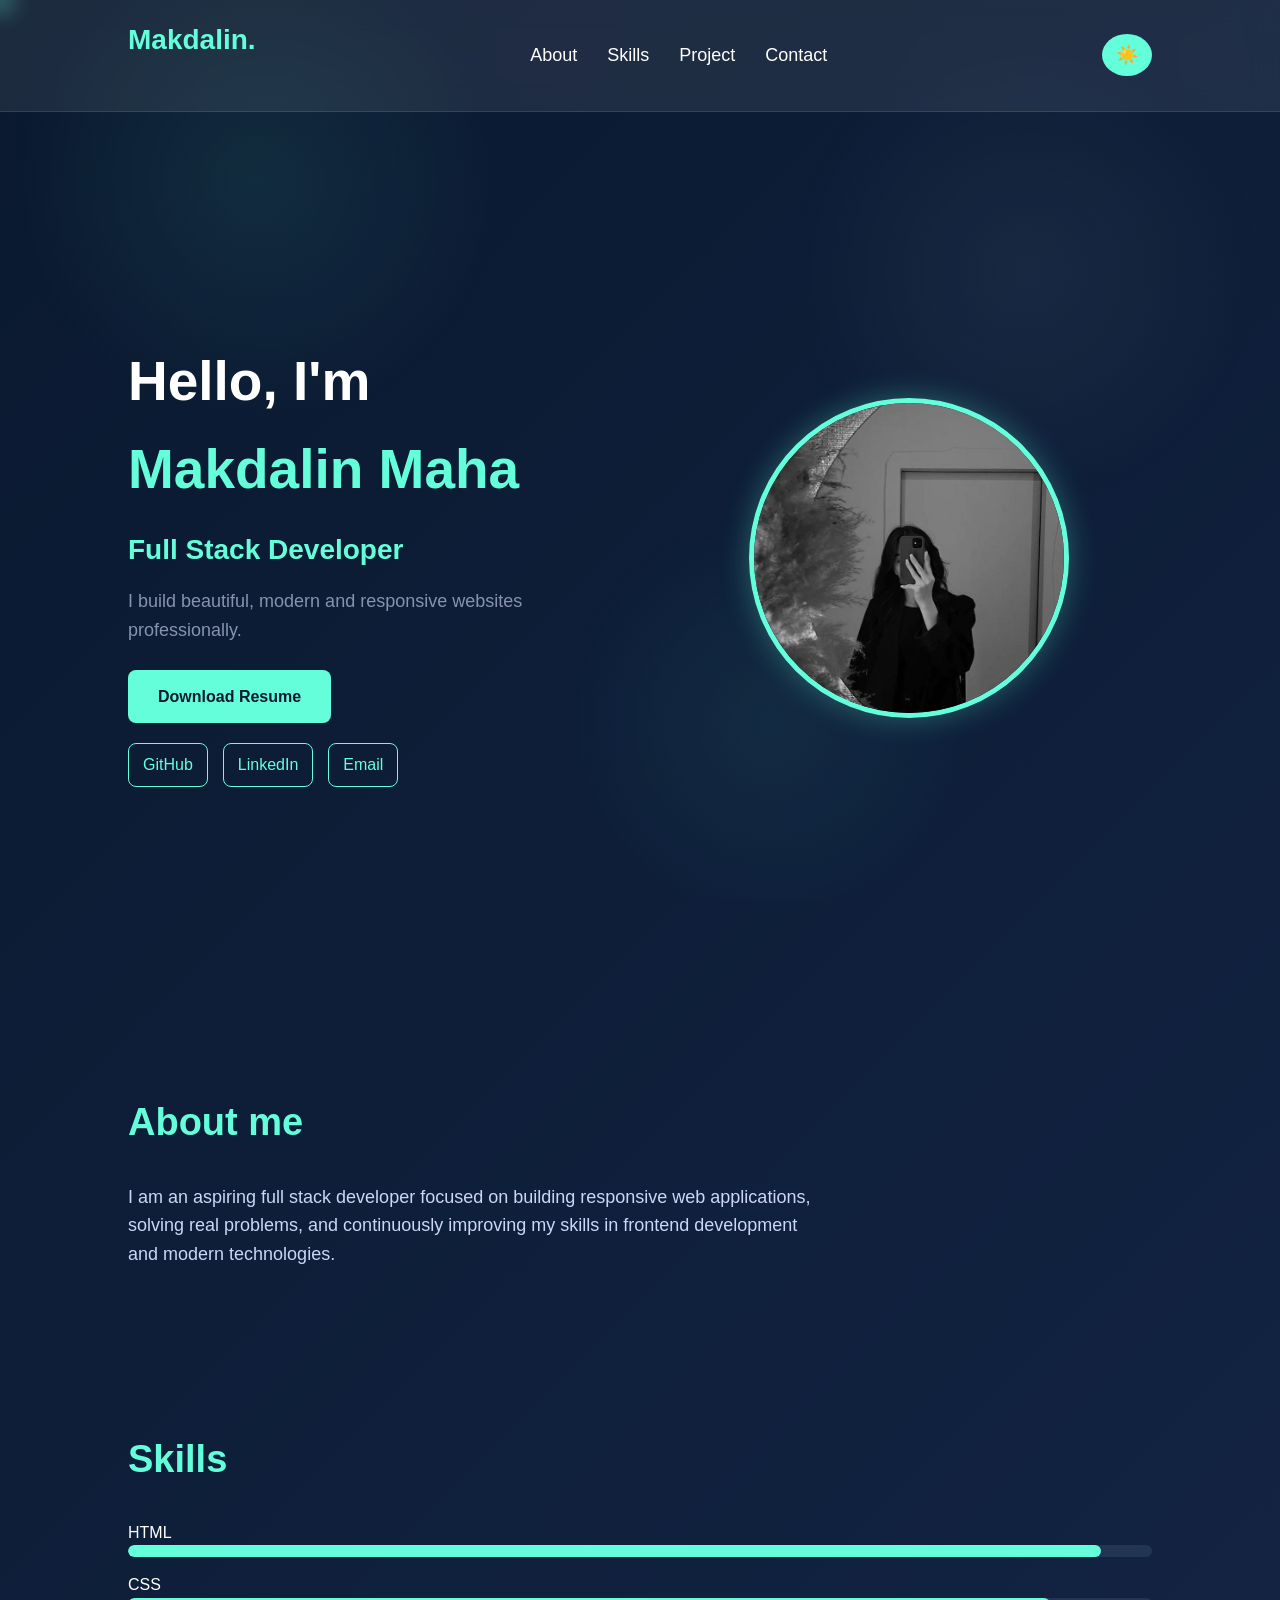
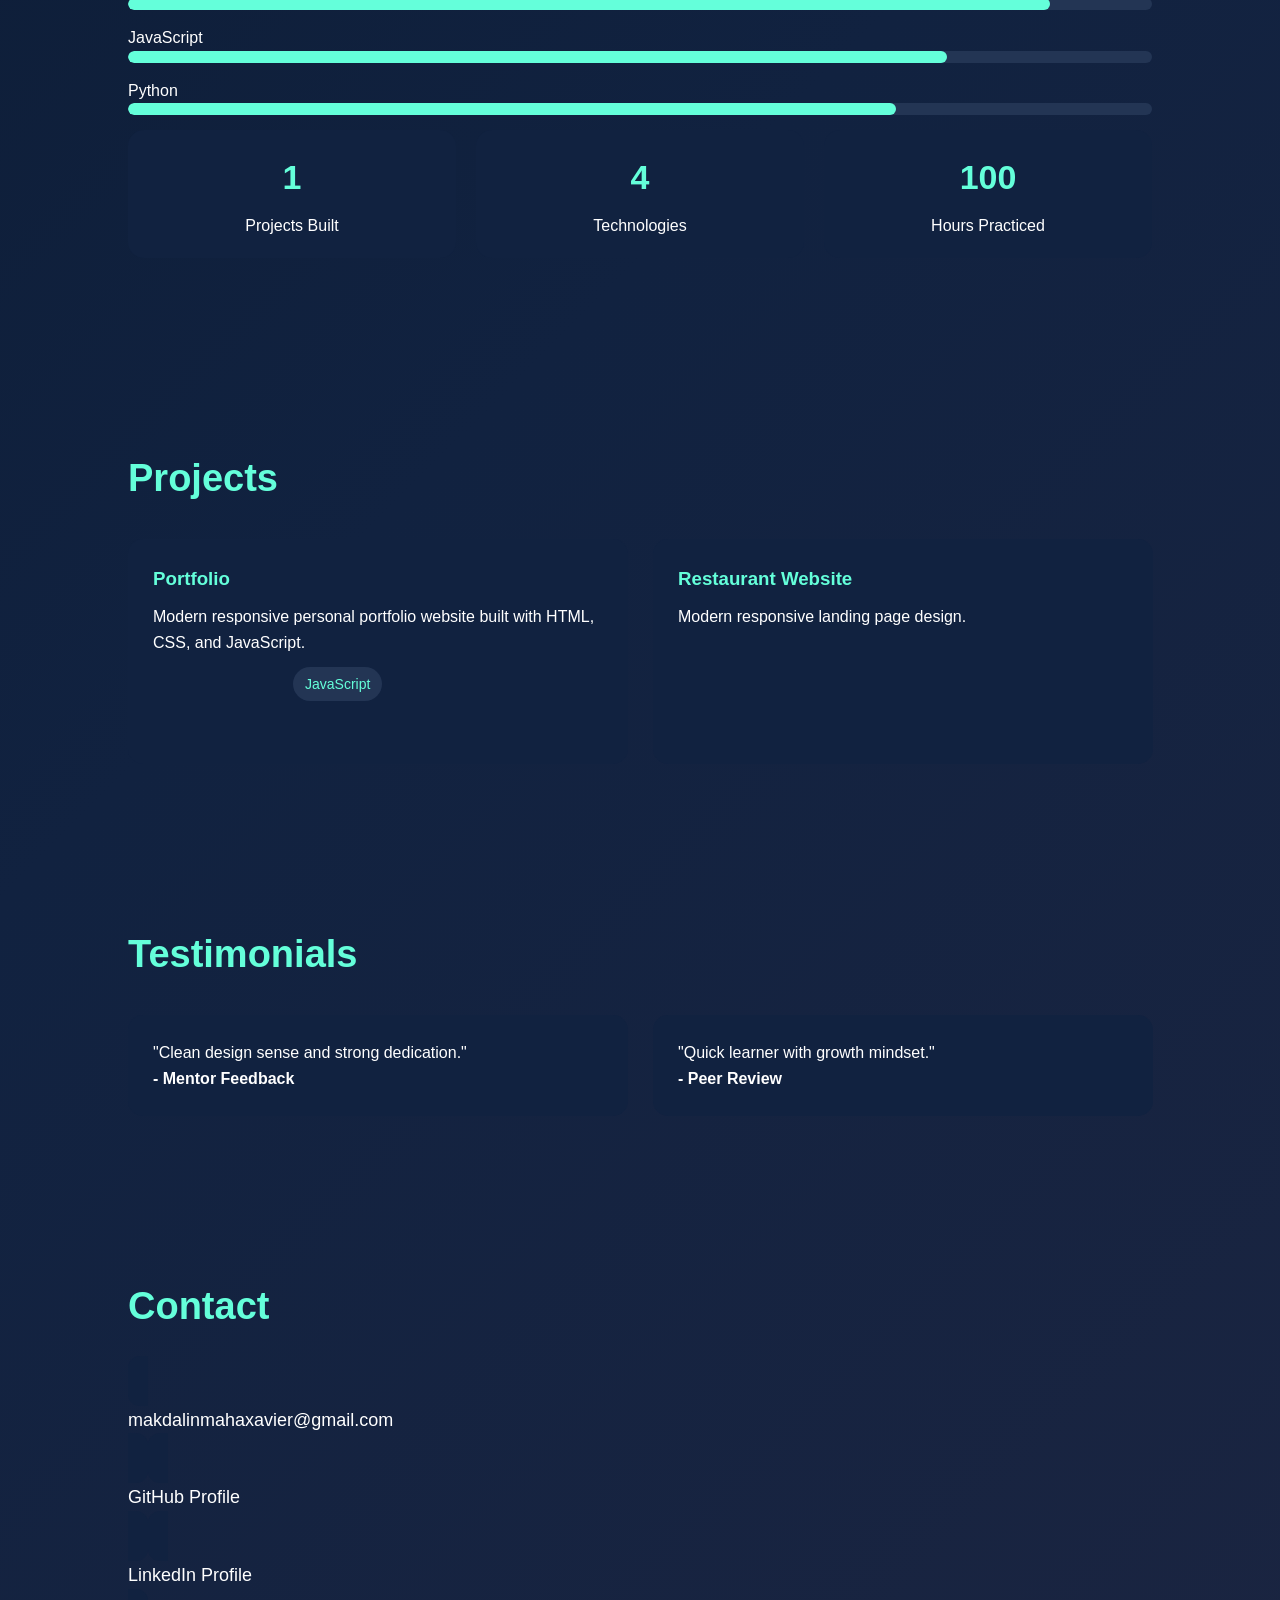
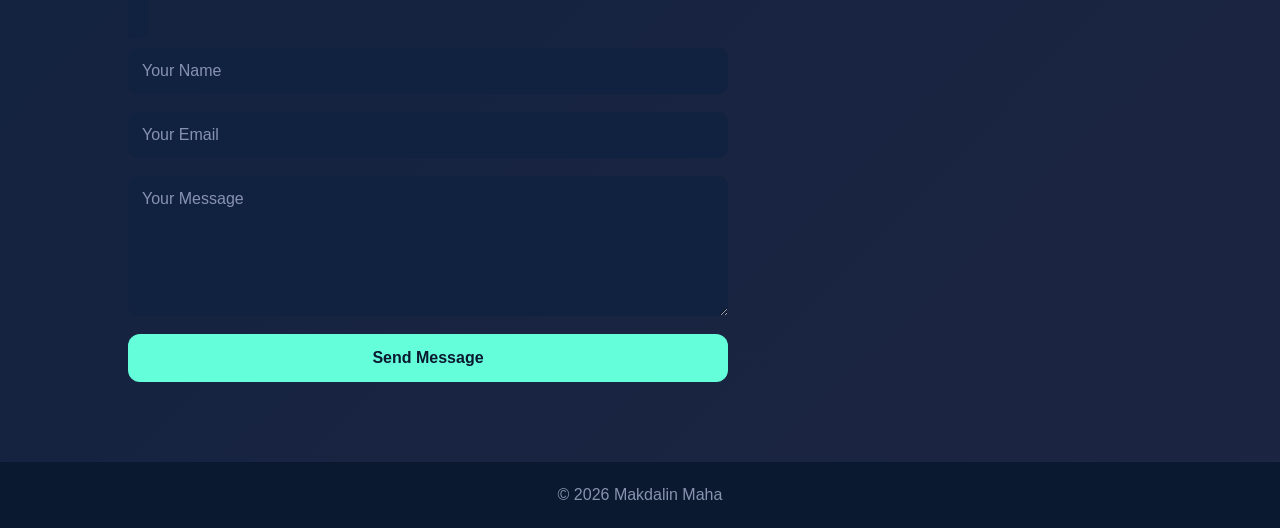
==== index.html @ 4bf54865 "Add files via upload" ====
<!DOCTYPE html>
<html lang="en">
    <head>
        <meta charset="UTF-8">
        <meta name="viewport" content="width=device-width, initial-scale=1.0">
        <meta name="description" content="Makdalin Maha Portfolio - Full Stack Developer, Frontend Designer and AI Enthusiast.">
        <meta name="keywords" content="portfolio, developer, full stack, HTML, CSS, JavaScript">
        <meta name="author" content="Makdalin Maha">
        
        <title> Makdalin Maha | Full Stack Developer</title>
        <link rel="icon" href="favicon.png">
        <link rel="stylesheet" href="style.css">
    </head>

    <body>
        <!-- Loader -->
         <div id="loader">
            <div class="spinner"></div>
            <p>Loading Portfolio...</p>
         </div>

         <div id="cursor-glow"></div>
        <!-- Navbar -->
         <header>
            <nav class="navbar">

            <h2 class="logo">Makdalin.</h2>
            <ul class="nav-links">
             <li><a href="#about">About</a></li> 
             <li><a href="#skills">Skills</a></li>  
             <li><a href="#projects">Project</a></li>
             <li><a href="#contact">Contact</a></li>
            </ul>
            <button id="themeToggle" class="theme-btn">☀️</button>
            </nav>
         </header>

         <!-- Hero Section -->
          <section class="hero">
            <div class="hero-text">
                <h1>Hello, I'm <span>Makdalin Maha</span></h1>
                <h3><span id="typing"></span></h3>
                <p>I build beautiful, modern and responsive websites professionally.</p>
                <a href="Resume.pdf" download class="btn">Download Resume</a>

                <div class="socials">
                    <a href="https://github.com/makdalinxx" target="_blank">GitHub</a>
                    <a href="https://linkedin.com/in/makdalin-maha-xavier-5477aa3b6" target="_blank">LinkedIn</a>
                    <a href="https://mail.google.com/mail/?view=cm&fs=1&to=makdalinmahaxavier@gmail.com" target="_blank">Email</a>
                </div>
            </div>

            <div class="hero-image">
                <img src="img.jpeg" alt="Profile" loading="lazy">
            </div>
          </section>

          <!-- About -->
           <section id="about">
            <h2>About me</h2>

            <p>I am an aspiring full stack developer focused on building responsive web applications, solving real problems, and continuously improving my skills in frontend development and modern technologies.</p>
           </section>

           <!-- Skills -->
            <section id="skills">
                <h2>Skills</h2>
                <div class="skill">
                    <p>HTML</p>
                    <div class="bar"><span style="width:95%"></span></div>

                    <p>CSS</p>
                    <div class="bar"><span style="width:90%"></span></div>

                    <p>JavaScript</p>
                    <div class="bar"><span style="width:80%"></span></div>

                    <p>Python</p>
                    <div class="bar"><span style="width:75%"></span></div>
                </div>

                <div class="stats">
                <div class="stat-box">
                    <h3 class="counter" data-target="1">0</h3>
                    <p>Projects Built</p>
                </div>

                <div class="stat-box">
                    <h3 class="counter" data-target="4">0</h3>
                    <p>Technologies</p>
                </div>

                <div class="stat-box">
                    <h3 class="counter" data-target="100">0</h3>
                    <p>Hours Practiced</p>
                </div>
                </div>
            </section>

            <!-- Projects -->
             <section id="projects">
                <h2>Projects</h2>
                
                <div class="cards">
                    <div class="card">
                        <h3>Portfolio</h3>
                        <p>Modern responsive personal portfolio website built with HTML, CSS, and JavaScript.</p>
                        <span class="tag">HTML</span>
                        <span class="tag">CSS</span>
                        <span class="tag">JavaScript</span><br>
                        <a href="https://github.com/makdalinxx/makdalin-portfolio" target="_blank" class="project-btn">Live Demo</a>
                        <a href="#" class="project-btn">GitHub Code</a>
                    </div>
                    <div class="card">
                        <h3>Restaurant Website</h3>
                        <p>Modern responsive landing page design.</p>
                        <span class="tag">Responsive</span>
                        <span class="tag">UI Design</span><br>
                        <a href="#" class="project-btn">Upcoming</a>
                        
                    </div>

                </div>
             </section>
            <!-- Testimonial -->
             <section id="testimonials">
                
                <h2>Testimonials</h2>
                
                <div class="cards">
                    <div class="card">
                        <p>"Clean design sense and strong dedication."</p>
                        <h4>- Mentor Feedback</h4>
                    </div>
                    <div class="card">
                        <p>"Quick learner with growth mindset."</p>
                        <h4>- Peer Review</h4>
                    </div>
                </div>
            </section>



            <!-- Contact -->
             <section id="contact">
                <h2>Contact</h2>
                <a href="https://mail.google.com/mail/?view=cm&fs=1&to=makdalinmahaxavier@gmail.com" target="_blank" class="contact-item"><p>makdalinmahaxavier@gmail.com</p></a>
                <a href="https://github.com/makdalinxx" target="_blank" class="contact-item">
<p>GitHub Profile</p></a>
                <a href="https://linkedin.com/in/makdalin-maha-xavier-5477aa3b6" target="_blank" class="contact-item">
<p>LinkedIn Profile </p></a>

                <form action="https://formspree.io/f/mojyzywg" method="POST" class="contact-form">
                    <input type="text" name="name" placeholder="Your Name" required>
                    <input type="email" name="email" placeholder="Your Email" required>
                    <textarea name="message" placeholder="Your Message" required></textarea>
                    <button type="submit">Send Message</button>
                </form>

                
             </section>

             <footer>
                <p>© 2026 Makdalin Maha</p>
             </footer>

             <script src="script.js"></script>
    </body>
</html>
---- style.css ----
/* Reset */
*{
    margin: 0;
    padding: 0;
    box-sizing: border-box;
    font-family: Arial, Helvetica, sans-serif;
    scroll-behavior: smooth;
}

/* Body */
body {
    background: linear-gradient(135deg, #0a192f, #112240, #1c2541);
    color: white;
    line-height: 1.6;
}

body::before{
    content:"";
    position:fixed;
    top:0;
    left: 0;
    width: 100%;
    height: 100%;
    background:
    radial-gradient(circle at 20% 20%, rgba(100,255,218,0.08), transparent 20%),
    radial-gradient(circle at 80% 30%, rgba(255,255,255,0.05), transparent 20%),
    radial-gradient(circle at 60% 80%, rgba(100,255,218,0.06), transparent 20%);
    z-index:-1;
    animation:moveBg 10s infinite alternate;
}


#loader{
position:fixed;
top:0;
left:0;
width:100%;
height:100%;
background:#0a192f;
display:flex;
flex-direction:column;
justify-content:center;
align-items:center;
z-index:9999;
}

.spinner{
width:60px;
height:60px;
border:6px solid rgba(255,255,255,0.2);
border-top:6px solid #64ffda;
border-radius:50%;
animation:spin 1s linear infinite;
margin-bottom:15px;
}

#cursor-glow{
    position:fixed;
    width: 20px;
    height: 20px;
    border-radius: 50%;
    background: #64ffda;
    pointer-events: none;
    filter:blur(12px);
    opacity:0.7;
    z-index: 9998;
    transform: translate(-50%, -50%);
}

/* Navbar */
.navbar {
    display: flex;
    justify-content: space-between;
    align-items: center;
    padding: 18px 10%;
    background: rgba(255,255,255,0.08);
    backdrop-filter: blur(14px);
    border-bottom: 1px solid rgba(255,255,255,0.1);
    position: sticky;
    top: 0;
    z-index: 1000;
}

.logo {
    font-size: 28px;
    font-weight: bold;
    color: #64ffda;
}

.nav-links {
    display: flex;
    list-style: none;
    gap: 30px;   
}

.nav-links a {
    text-decoration: none;
    color: white;
    font-size: 18px;
    transition: 0.3s;
}

.nav-links a:hover {
    cplor: #64ffda;
}

.theme-btn {
    padding: 10px 14px;
    border: none;
    border-radius: 50%;
    cursor: pointer;
    font-size: 18px;
    background: #64ffda;
    transition: 0.3s;
}

.theme-btn:hover{
    transform: rotate(25deg) scale(1.1);
}

.light-mode{
    background: linear-gradient(135deg, #ffffff,#f5f5f5,#eaeaea);
    color: #111;
}

.light-mode .card,
.light-mode .navbar,
.light-mode .bar {
    background: #ffffff;
    color:#111;
}

.light-mode .nav-link a {
    color: #111;
}

.light-mode footer {
    background: #ddd;
    color: #111;
}

/* Hero Section */
.hero {
    display:flex;
    justify-content: space-between;
    align-items: center;
    min-height: 100vh;
    padding: 0 10%;
    gap: 50px;
}

.hero-text {
    flex: 1;
    animation: slideLeft 1s ease;
}

.hero-text h1 {
    font-size: 55px;
    margin-bottom: 15px;
}

.hero-text span {
    color: #64ffda;
}

.hero-text h3 {
    font-size:28px;
    margin-bottom: 15px;
    color: #ccd6f6;
}

.hero-text p {
    font-size: 18px;
    margin-bottom: 25px;
    max-width: 500px;
    color: #8892b0;
}

/* Button */
.btn{
    display: inline-block;
    padding: 14px 30px;
    background: #64ffda;
    color: #0a192f;
    font-weight: bold;
    text-decoration: none;
    border-radius: 8px;
    transition: 0.3s;
}

.btn:hover {
    transform: translateY(-5px);
    box-shadow: 0 10px 20px rgba(100,255,218,0.3);
}

/* Social Links */
.socials {
    margin-top: 20px;
    display: flex;
    gap: 15px;
    flex-wrap: wrap;
}

.socials a {
    text-decoration: none;
    color: #64ffda;
    border: 1px solid #64ffda;
    padding: 8px 14px;
    border-radius: 8px;
    transition: 0.3s;
}

.socials a:hover {
    background: #64ffda;
    color: #0a192f;
}

/* Hero Image */
.hero-image {
    flex: 1;
    text-align: center;
    animation: slideRight 1s ease;
}

.hero-image img {
    width: 320px;
    height: 320px;
    border-radius: 50%;
    object-fit: cover;
    border: 5px solid #64ffda;
    box-shadow: 0 0 30px rgba(100,255,218,0.3);
    animation: float 3s ease-in-out infinite;
}

/* Section */
section {
    padding: 80px 10%;
}

h2 {
    font-size: 38px;
    margin-bottom: 30px;
    color: #64ffda;
}

/* About */
#about p{
    max-width: 700px;
    font-size: 18px;
    color:#ccd6f6;
}

/* Skills */
#skill p {
    margin: 15px 0 8px;
    font-weight: bold;
}

.bar {
    width: 100%;
    height: 12px;
    background: #233554;
    border-radius: 20px;
    overflow: hidden;
    margin-bottom: 15px;
}

.bar span {
    display: block;
    height: 100%;
    background: #64ffda;
    border-radius: 20px;
}

.stats{
    display:grid;
    grid-template-columns:repeat(auto-fit,minmax(160px,1fr));
    gap:20px;
    margin-bottom:30px;
}

.stat-box{
    background:#112240;
    padding:20px;
    border-radius:16px;
    text-align:center;
}

.stat-box h3{
    font-size:34px;
    color:#64ffda;
    margin-bottom:8px;
}

/* Project Cards */
.cards {
    display: grid;
    grid-template-columns: repeat(auto-fit,minmax(250px, 1fr));
    gap: 25px;
}

.card {
    background: #112240;
    padding: 25px;
    border-radius: 15px;
    transition:transform 0.25s ease, box-shadow 0.25s ease;
    transform-style:preserve-3d;
    will-change:transform;
}

.card:hover {
    transform: translateY(-10px);
    box-shadow: 0 20px 40px rgba(0,0,0,0.25);
}

.card h3 {
    margin-bottom: 10px;
    color: #64ffda;
}

.tag {
    display: inline-block;
    margin-top: 12px;
    margin-right: 8px;
    padding: 6px 12px;
    font-size: 14px;
    border-radius: 20px;
    background: #233554;
    color: #64ffda;
}

.hidden {
    opacity: 0;
    transform: translateY(40px);
    transition: all 1s ease;
}

.show {
    opacity: 1;
    transform: translateY(0);
}

.project-btn {
    display: inline-block;
    padding: 1px 15px;
    background: #64ffda;
    color: #0a192f;
    text-decoration: none;
    border-radius: 8px;
    font-weight: bold;
    margin-top: 10px;
    transition: 0.3s;
}

.project-btn:hover {
    transform:translateY(-4px);
}


/* Contact */
#contact {
    padding: 80px 10%;
}

#contact p {
    margin: 10px 0;
    font-size: 18px;
}

.contact-links {
    display: flex;
    flex-direction: column;
    gap: 18px;
    margin-top: 20px;
}

.contact-item{
    text-decoration: none;
    color: white;
    background: #112240;
    padding: 15px 20px;
    border-radius: 12px;
    transition: 0.3s;
    font-size: 18px;
    width: fir-content;
}

.contact-item:hover{
    background: #64ffda;
    color: #64ffda;
    transform: translateX(8px);
    box-shadow: 0 8px 20px rgba(100,255,218,0.2);
}


.contact-form {
    display: flex;
    flex-direction: column;
    gap: 18px;
    max-width: 600px;
    margin-top:20px;
}

.contact-form input,
.contact-form textarea{
    padding: 14px;
    border: none;
    border-radius: 10px;
    outline: none;
    background: #112240;
    color: white;
    font-size: 16px;
}

.contact-form textarea{
    min-height:140px;
    resize: vertical;
}

.contact-form input::placeholder,
.contact-form textarea::placeholder{
    color:#8892b0;
}

.contact-form button {
    padding: 15px;
    border: none;
    background: #64ffda;
    font-size: 16px;
    font-weight:bold;
    cursor:pointer;
    border-radius: 12px;
    color: #0a192f;
    transition: 0.3s;
}

.contact-form button:hover{
    transform:translateY(-4px);
    box-shadow:0 10px 20px rgba(100,255,218,0.2);
}


/* Footer */
footer {
    text-align: center;
    padding: 20px;
    background: #0a192f;
    color: #8892b0;
}

/* Animations */
@keyframes spin{
to{transform:rotate(360deg);}
}

@keyframes slideLeft {
    from{
        opacity: 0;
        transform: translateX(-50px);
    }
    to{
    opacity: 0;
    transform: translateX(0);
    }    
}


@keyframes moveBg{
    from{transform:translateY(0);}
    to{transform:translateY(-20px);}
}
@keyframes float {
    0%{transform: translateY(0);}
    50%{transform: translateY(-15px);}
    100%{transform: translateY(0);}
}

/* Mobile Responsive */
@media(max-width: 768px) {
    .hero {
        flex-direction: column-reverse;
        text-align: center;
        padding-top: 50px;
    }

    .hero-text h1 {
        font-size: 38px;
    }

    .hero-text h3 {
        font-size: 22px;
    }

    .hero-image img{
        width: 220px;
        height: 220px;
    }

    .navbar {
        flex-direction:column;
        gap: 15px;
    }

    .nav-links {
        gap: 15px;
        flex-wrap: wrap;
        justify-content: center;
    }

    .btn{
        width:100%;
        text-align:center;
    }

    .contact-form input,
    .contact-form textarea,
    .contact-form button{
        width:100%;
    }
}
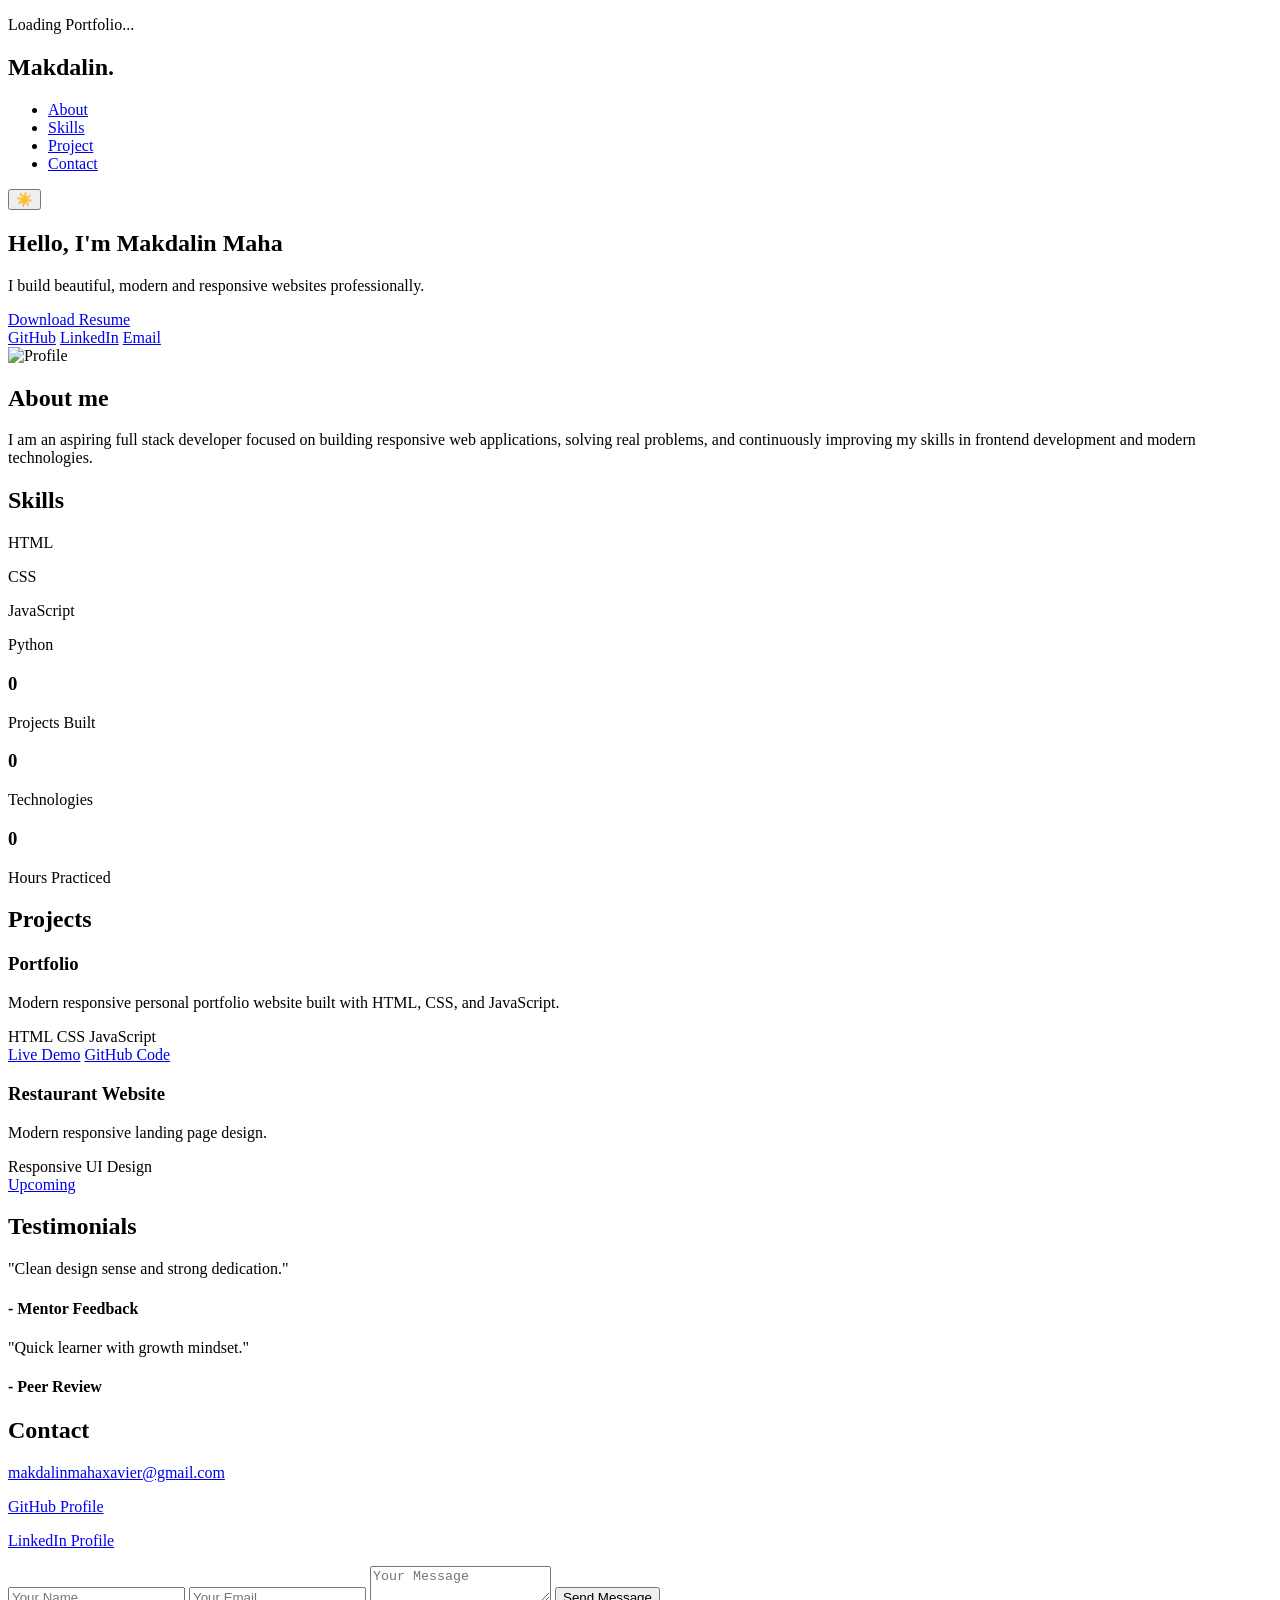
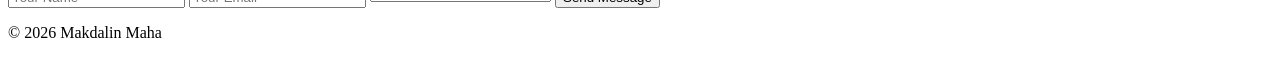
==== commit 3fd2361f: "Add files via upload" ====
--- a/index.html
+++ b/index.html
@@ -108,8 +108,8 @@
                         <span class="tag">HTML</span>
                         <span class="tag">CSS</span>
                         <span class="tag">JavaScript</span><br>
-                        <a href="https://github.com/makdalinxx/makdalin-portfolio" target="_blank" class="project-btn">Live Demo</a>
-                        <a href="#" class="project-btn">GitHub Code</a>
+                        <a href=" https://makdalinxx.github.io/makdalin-portfolio/" target="_blank" class="project-btn">Live Demo</a>
+                        <a href="https://github.com/makdalinxx/makdalin-portfolio" class="project-btn">GitHub Code</a>
                     </div>
                     <div class="card">
                         <h3>Restaurant Website</h3>
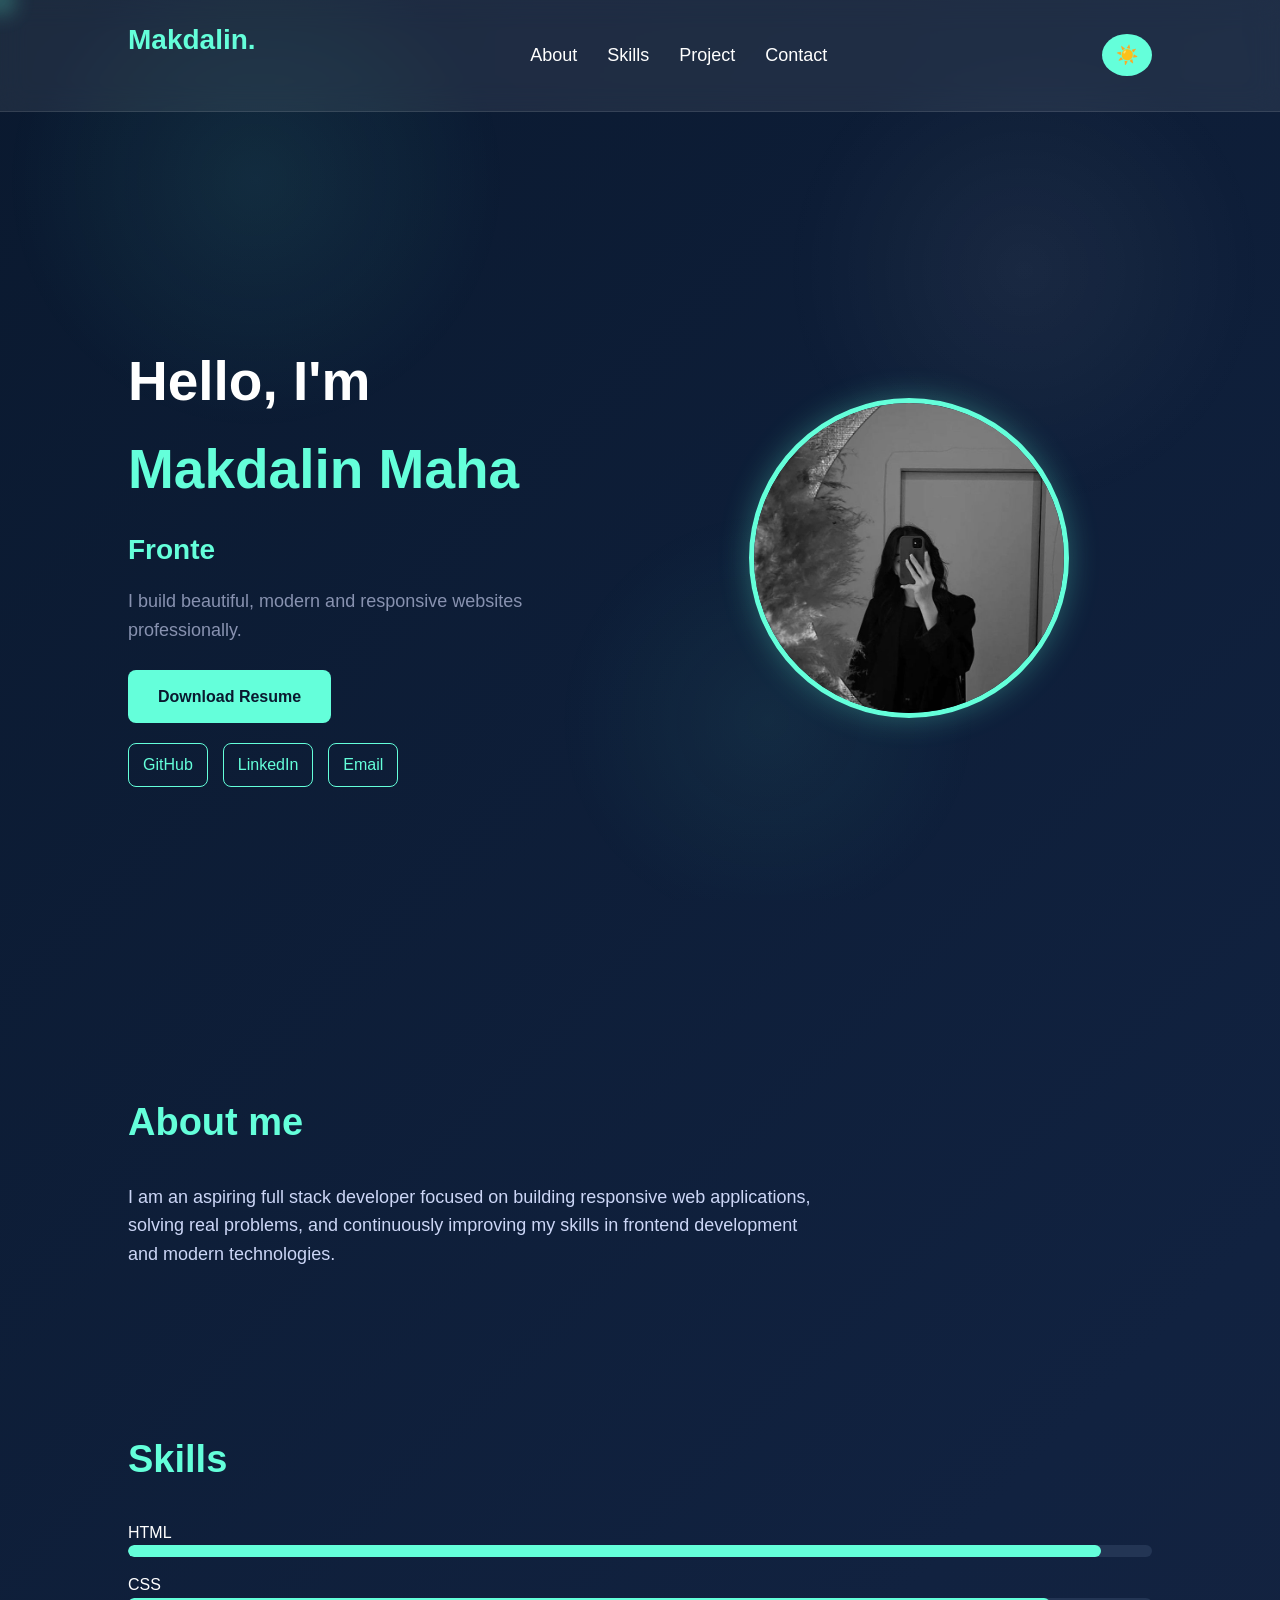
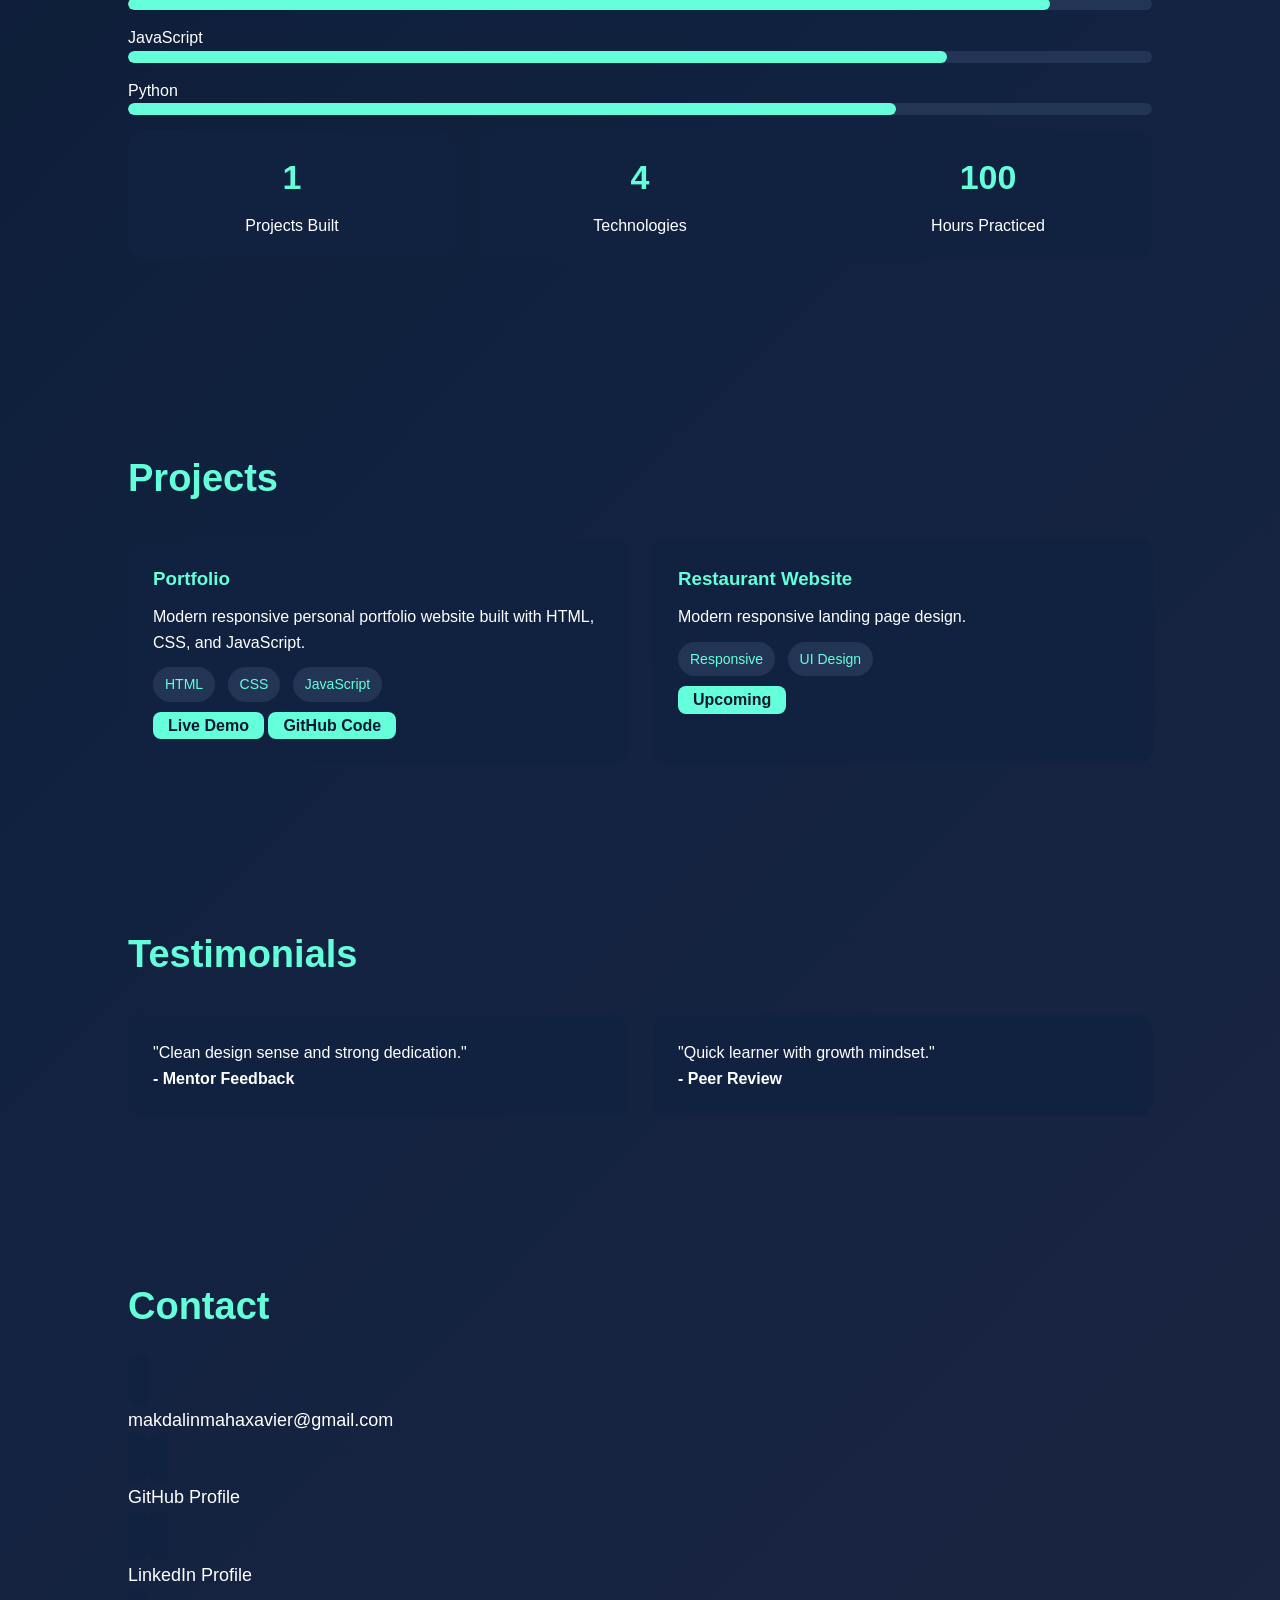
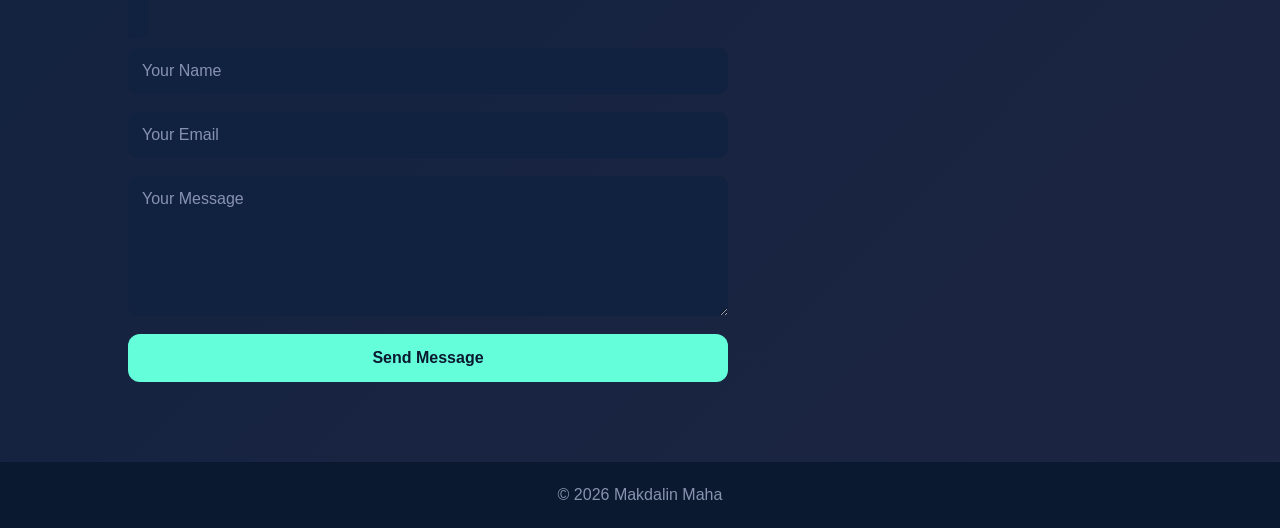
==== commit 5e7bc572: "Add files via upload" ====
--- a/index.html
+++ b/index.html
@@ -8,7 +8,7 @@
         <meta name="author" content="Makdalin Maha">
         
         <title> Makdalin Maha | Full Stack Developer</title>
-        <link rel="icon" href="favicon.png">
+        <link rel="icon" href="images/favicon.png">
         <link rel="stylesheet" href="style.css">
     </head>
 
@@ -41,7 +41,7 @@
                 <h1>Hello, I'm <span>Makdalin Maha</span></h1>
                 <h3><span id="typing"></span></h3>
                 <p>I build beautiful, modern and responsive websites professionally.</p>
-                <a href="Resume.pdf" download class="btn">Download Resume</a>
+                <a href="assets/Resume.pdf" download class="btn">Download Resume</a>
 
                 <div class="socials">
                     <a href="https://github.com/makdalinxx" target="_blank">GitHub</a>
@@ -51,7 +51,7 @@
             </div>
 
             <div class="hero-image">
-                <img src="img.jpeg" alt="Profile" loading="lazy">
+                <img src="images/img.jpeg" alt="Profile" loading="lazy">
             </div>
           </section>
 
--- a/style.css
+++ b/style.css
@@ -0,0 +1,520 @@
+/* Reset */
+*{
+    margin: 0;
+    padding: 0;
+    box-sizing: border-box;
+    font-family: Arial, Helvetica, sans-serif;
+    scroll-behavior: smooth;
+}
+
+/* Body */
+body {
+    background: linear-gradient(135deg, #0a192f, #112240, #1c2541);
+    color: white;
+    line-height: 1.6;
+}
+
+body::before{
+    content:"";
+    position:fixed;
+    top:0;
+    left: 0;
+    width: 100%;
+    height: 100%;
+    background:
+    radial-gradient(circle at 20% 20%, rgba(100,255,218,0.08), transparent 20%),
+    radial-gradient(circle at 80% 30%, rgba(255,255,255,0.05), transparent 20%),
+    radial-gradient(circle at 60% 80%, rgba(100,255,218,0.06), transparent 20%);
+    z-index:-1;
+    animation:moveBg 10s infinite alternate;
+}
+
+
+#loader{
+position:fixed;
+top:0;
+left:0;
+width:100%;
+height:100%;
+background:#0a192f;
+display:flex;
+flex-direction:column;
+justify-content:center;
+align-items:center;
+z-index:9999;
+}
+
+.spinner{
+width:60px;
+height:60px;
+border:6px solid rgba(255,255,255,0.2);
+border-top:6px solid #64ffda;
+border-radius:50%;
+animation:spin 1s linear infinite;
+margin-bottom:15px;
+}
+
+#cursor-glow{
+    position:fixed;
+    width: 20px;
+    height: 20px;
+    border-radius: 50%;
+    background: #64ffda;
+    pointer-events: none;
+    filter:blur(12px);
+    opacity:0.7;
+    z-index: 9998;
+    transform: translate(-50%, -50%);
+}
+
+/* Navbar */
+.navbar {
+    display: flex;
+    justify-content: space-between;
+    align-items: center;
+    padding: 18px 10%;
+    background: rgba(255,255,255,0.08);
+    backdrop-filter: blur(14px);
+    border-bottom: 1px solid rgba(255,255,255,0.1);
+    position: sticky;
+    top: 0;
+    z-index: 1000;
+}
+
+.logo {
+    font-size: 28px;
+    font-weight: bold;
+    color: #64ffda;
+}
+
+.nav-links {
+    display: flex;
+    list-style: none;
+    gap: 30px;   
+}
+
+.nav-links a {
+    text-decoration: none;
+    color: white;
+    font-size: 18px;
+    transition: 0.3s;
+}
+
+.nav-links a:hover {
+    color: #64ffda;
+}
+
+.theme-btn {
+    padding: 10px 14px;
+    border: none;
+    border-radius: 50%;
+    cursor: pointer;
+    font-size: 18px;
+    background: #64ffda;
+    transition: 0.3s;
+}
+
+.theme-btn:hover{
+    transform: rotate(25deg) scale(1.1);
+}
+
+.light-mode{
+    background: linear-gradient(135deg, #ffffff,#f5f5f5,#eaeaea);
+    color: #111;
+}
+
+.light-mode .card,
+.light-mode .navbar,
+.light-mode .bar {
+    background: #ffffff;
+    color:#111;
+}
+
+.light-mode .nav-link a {
+    color: #111;
+}
+
+.light-mode footer {
+    background: #ddd;
+    color: #111;
+}
+
+/* Hero Section */
+.hero {
+    display:flex;
+    justify-content: space-between;
+    align-items: center;
+    min-height: 100vh;
+    padding: 0 10%;
+    gap: 50px;
+}
+
+.hero-text {
+    flex: 1;
+    animation: slideLeft 1s ease;
+}
+
+.hero-text h1 {
+    font-size: 55px;
+    margin-bottom: 15px;
+}
+
+.hero-text span {
+    color: #64ffda;
+}
+
+.hero-text h3 {
+    font-size:28px;
+    margin-bottom: 15px;
+    color: #ccd6f6;
+}
+
+.hero-text p {
+    font-size: 18px;
+    margin-bottom: 25px;
+    max-width: 500px;
+    color: #8892b0;
+}
+
+/* Button */
+.btn{
+    display: inline-block;
+    padding: 14px 30px;
+    background: #64ffda;
+    color: #0a192f;
+    font-weight: bold;
+    text-decoration: none;
+    border-radius: 8px;
+    transition: 0.3s;
+}
+
+.btn:hover {
+    transform: translateY(-5px);
+    box-shadow: 0 10px 20px rgba(100,255,218,0.3);
+}
+
+/* Social Links */
+.socials {
+    margin-top: 20px;
+    display: flex;
+    gap: 15px;
+    flex-wrap: wrap;
+}
+
+.socials a {
+    text-decoration: none;
+    color: #64ffda;
+    border: 1px solid #64ffda;
+    padding: 8px 14px;
+    border-radius: 8px;
+    transition: 0.3s;
+}
+
+.socials a:hover {
+    background: #64ffda;
+    color: #0a192f;
+}
+
+/* Hero Image */
+.hero-image {
+    flex: 1;
+    text-align: center;
+    animation: slideRight 1s ease;
+}
+
+.hero-image img {
+    width: 320px;
+    height: 320px;
+    border-radius: 50%;
+    object-fit: cover;
+    border: 5px solid #64ffda;
+    box-shadow: 0 0 30px rgba(100,255,218,0.3);
+    animation: float 3s ease-in-out infinite;
+}
+
+/* Section */
+section {
+    padding: 80px 10%;
+}
+
+h2 {
+    font-size: 38px;
+    margin-bottom: 30px;
+    color: #64ffda;
+}
+
+/* About */
+#about p{
+    max-width: 700px;
+    font-size: 18px;
+    color:#ccd6f6;
+}
+
+/* Skills */
+#skill p {
+    margin: 15px 0 8px;
+    font-weight: bold;
+}
+
+.bar {
+    width: 100%;
+    height: 12px;
+    background: #233554;
+    border-radius: 20px;
+    overflow: hidden;
+    margin-bottom: 15px;
+}
+
+.bar span {
+    display: block;
+    height: 100%;
+    background: #64ffda;
+    border-radius: 20px;
+}
+
+.stats{
+    display:grid;
+    grid-template-columns:repeat(auto-fit,minmax(160px,1fr));
+    gap:20px;
+    margin-bottom:30px;
+}
+
+.stat-box{
+    background:#112240;
+    padding:20px;
+    border-radius:16px;
+    text-align:center;
+}
+
+.stat-box h3{
+    font-size:34px;
+    color:#64ffda;
+    margin-bottom:8px;
+}
+
+/* Project Cards */
+.cards {
+    display: grid;
+    grid-template-columns: repeat(auto-fit,minmax(250px, 1fr));
+    gap: 25px;
+}
+
+.card {
+    background: #112240;
+    padding: 25px;
+    border-radius: 15px;
+    transition:transform 0.25s ease, box-shadow 0.25s ease;
+    transform-style:preserve-3d;
+    will-change:transform;
+}
+
+.card:hover {
+    transform: translateY(-10px);
+    box-shadow: 0 20px 40px rgba(0,0,0,0.25);
+}
+
+.card h3 {
+    margin-bottom: 10px;
+    color: #64ffda;
+}
+
+.tag {
+    display: inline-block;
+    margin-top: 12px;
+    margin-right: 8px;
+    padding: 6px 12px;
+    font-size: 14px;
+    border-radius: 20px;
+    background: #233554;
+    color: #64ffda;
+}
+
+.hidden {
+    opacity: 0;
+    transform: translateY(40px);
+    transition: all 1s ease;
+}
+
+.show {
+    opacity: 1;
+    transform: translateY(0);
+}
+
+.project-btn {
+    display: inline-block;
+    padding: 1px 15px;
+    background: #64ffda;
+    color: #0a192f;
+    text-decoration: none;
+    border-radius: 8px;
+    font-weight: bold;
+    margin-top: 10px;
+    transition: 0.3s;
+}
+
+.project-btn:hover {
+    transform:translateY(-4px);
+}
+
+
+/* Contact */
+#contact {
+    padding: 80px 10%;
+}
+
+#contact p {
+    margin: 10px 0;
+    font-size: 18px;
+}
+
+.contact-links {
+    display: flex;
+    flex-direction: column;
+    gap: 18px;
+    margin-top: 20px;
+}
+
+.contact-item{
+    text-decoration: none;
+    color: white;
+    background: #112240;
+    padding: 15px 20px;
+    border-radius: 12px;
+    transition: 0.3s;
+    font-size: 18px;
+    width: fit-content;
+}
+
+.contact-item:hover{
+    background: #64ffda;
+    color: #64ffda;
+    transform: translateX(8px);
+    box-shadow: 0 8px 20px rgba(100,255,218,0.2);
+}
+
+
+.contact-form {
+    display: flex;
+    flex-direction: column;
+    gap: 18px;
+    max-width: 600px;
+    margin-top:20px;
+}
+
+.contact-form input,
+.contact-form textarea{
+    padding: 14px;
+    border: none;
+    border-radius: 10px;
+    outline: none;
+    background: #112240;
+    color: white;
+    font-size: 16px;
+}
+
+.contact-form textarea{
+    min-height:140px;
+    resize: vertical;
+}
+
+.contact-form input::placeholder,
+.contact-form textarea::placeholder{
+    color:#8892b0;
+}
+
+.contact-form button {
+    padding: 15px;
+    border: none;
+    background: #64ffda;
+    font-size: 16px;
+    font-weight:bold;
+    cursor:pointer;
+    border-radius: 12px;
+    color: #0a192f;
+    transition: 0.3s;
+}
+
+.contact-form button:hover{
+    transform:translateY(-4px);
+    box-shadow:0 10px 20px rgba(100,255,218,0.2);
+}
+
+
+/* Footer */
+footer {
+    text-align: center;
+    padding: 20px;
+    background: #0a192f;
+    color: #8892b0;
+}
+
+/* Animations */
+@keyframes spin{
+to{transform:rotate(360deg);}
+}
+
+@keyframes slideLeft {
+    from{
+        opacity: 0;
+        transform: translateX(-50px);
+    }
+    to{
+    opacity: 0;
+    transform: translateX(0);
+    }    
+}
+
+
+@keyframes moveBg{
+    from{transform:translateY(0);}
+    to{transform:translateY(-20px);}
+}
+@keyframes float {
+    0%{transform: translateY(0);}
+    50%{transform: translateY(-15px);}
+    100%{transform: translateY(0);}
+}
+
+/* Mobile Responsive */
+@media(max-width: 768px) {
+    .hero {
+        flex-direction: column-reverse;
+        text-align: center;
+        padding-top: 50px;
+    }
+
+    .hero-text h1 {
+        font-size: 38px;
+    }
+
+    .hero-text h3 {
+        font-size: 22px;
+    }
+
+    .hero-image img{
+        width: 220px;
+        height: 220px;
+    }
+
+    .navbar {
+        flex-direction:column;
+        gap: 15px;
+    }
+
+    .nav-links {
+        gap: 15px;
+        flex-wrap: wrap;
+        justify-content: center;
+    }
+
+    .btn{
+        width:100%;
+        text-align:center;
+    }
+
+    .contact-form input,
+    .contact-form textarea,
+    .contact-form button{
+        width:100%;
+    }
+}
